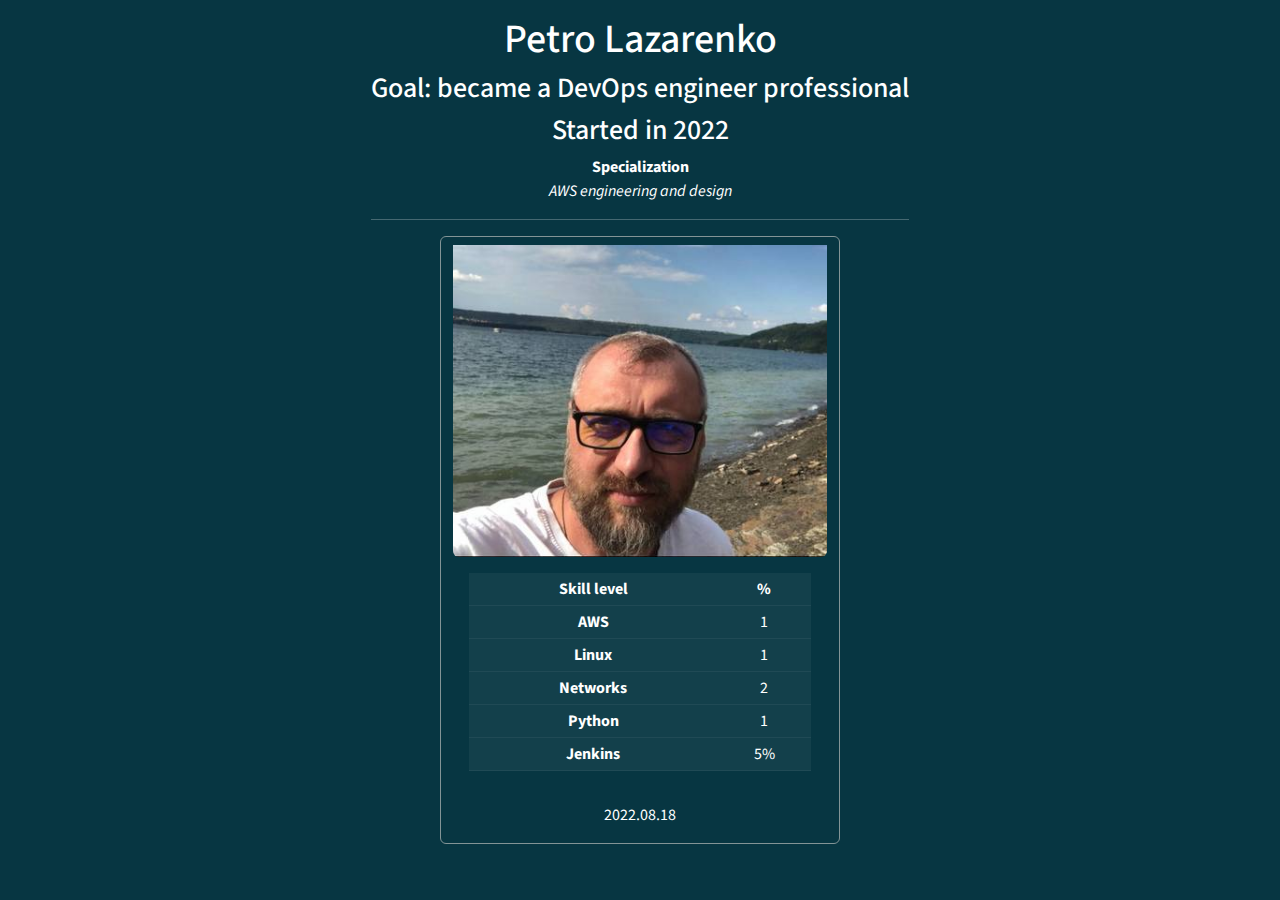
==== learn_html/visit_card/index.html @ e3321097 "add jenkins skill" ====
<!DOCTYPE html>
<html>

<head>
  <title>Petro Lazarenko</title>
  <meta charset="utf-8">
  <meta name="description" content="research and development site">
  <link rel="shortcut icon" href="https://atom.io/favicon.ico" />
  <link rel="stylesheet" href="css/bootstrap.min.css">
  <!-- https://bootswatch.com/solar/ -->
</head>

<body class="d-flex h-100 text-center text-white bg-dark">
  <div class="cover-container d-flex w-100 h-100 p-3 justify-content-center">
    <!-- <header class="mb-auto">
        <div>
          <h3 class="float-md-start mb-0">Petro Lazarenko</h3>
        </div> -->
    </header>
    <div class="px-3 align-items-center justify-content-center">
      <h1>Petro Lazarenko</h1>
      <H3>Goal: became a DevOps engineer professional</H3>
      <h3>Started in 2022</h3>
      <p><b>Specialization</b> <br> <em>AWS engineering and design</em></p>
      <hr>
      <div class="row justify-content-center">
        <div class="card bg-dark text-white border-secondary" style="width:400px">
          <img class="card-img-top pt-2 rounded d-block" src="images/petro_lazarenko_400.jpg" alt="Card image">
          <div class="card-body">
            <table class="table table-sm table-dark">
              <thead>
                <tr>
                  <th scope="col">Skill level</th>
                  <th scope="col">%</th>
                </tr>
              </thead>
              <tbody>
                <tr>
                  <th>AWS</th>
                  <td>1</td>
                </tr>
                <tr>
                  <th>Linux</th>
                  <td>1</td>
                </tr>
                <tr>
                  <th>Networks</th>
                  <td>2</td>
                </tr>
                <tr>
                  <th>Python</th>
                  <td>1</td>
                </tr>
                <tr>
                  <th>Jenkins</th>
                  <td>5%</td>
                </tr>
              </tbody>
            </table>
          </div>
          <p>2022.08.18</p>
        </div>
      </div>
    </div>
  </div>
</body>

</html>
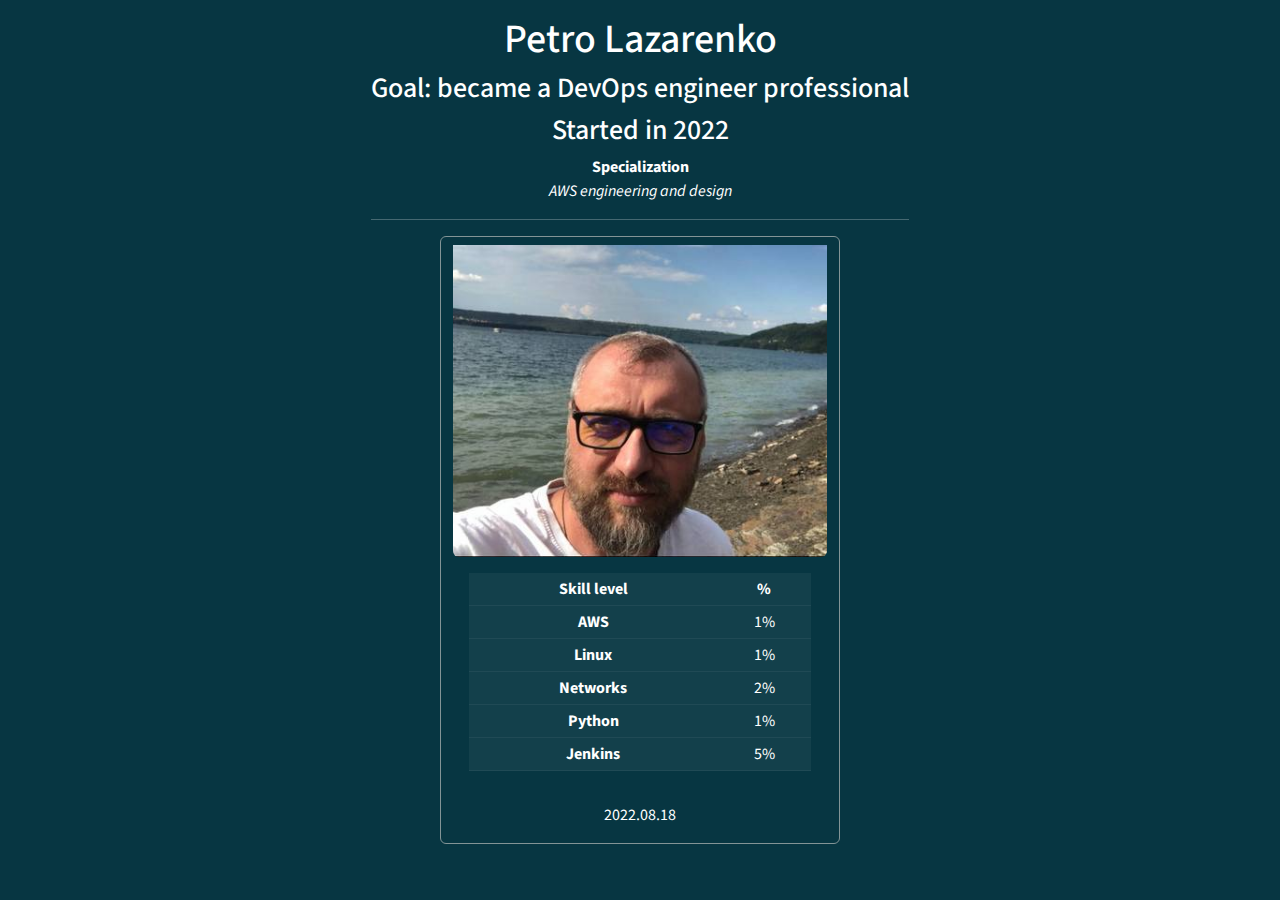
==== commit 83c942ba: "add % to skills" ====
--- a/learn_html/visit_card/index.html
+++ b/learn_html/visit_card/index.html
@@ -37,19 +37,19 @@
               <tbody>
                 <tr>
                   <th>AWS</th>
-                  <td>1</td>
+                  <td>1%</td>
                 </tr>
                 <tr>
                   <th>Linux</th>
-                  <td>1</td>
+                  <td>1%</td>
                 </tr>
                 <tr>
                   <th>Networks</th>
-                  <td>2</td>
+                  <td>2%</td>
                 </tr>
                 <tr>
                   <th>Python</th>
-                  <td>1</td>
+                  <td>1%</td>
                 </tr>
                 <tr>
                   <th>Jenkins</th>
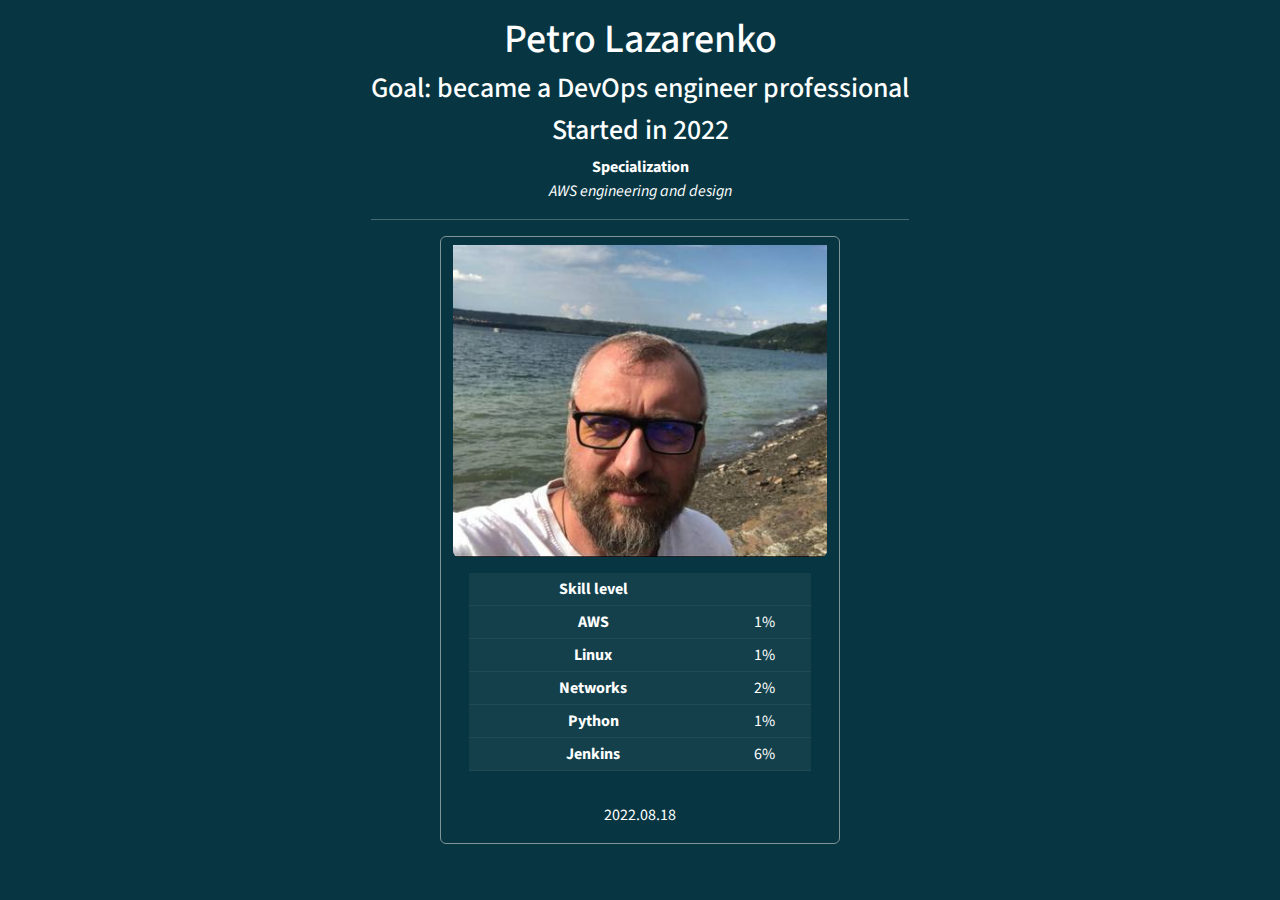
==== commit d03aa16b: "increase jenkins level" ====
--- a/learn_html/visit_card/index.html
+++ b/learn_html/visit_card/index.html
@@ -31,7 +31,7 @@
               <thead>
                 <tr>
                   <th scope="col">Skill level</th>
-                  <th scope="col">%</th>
+                  <th scope="col"></th>
                 </tr>
               </thead>
               <tbody>
@@ -53,7 +53,7 @@
                 </tr>
                 <tr>
                   <th>Jenkins</th>
-                  <td>5%</td>
+                  <td>6%</td>
                 </tr>
               </tbody>
             </table>
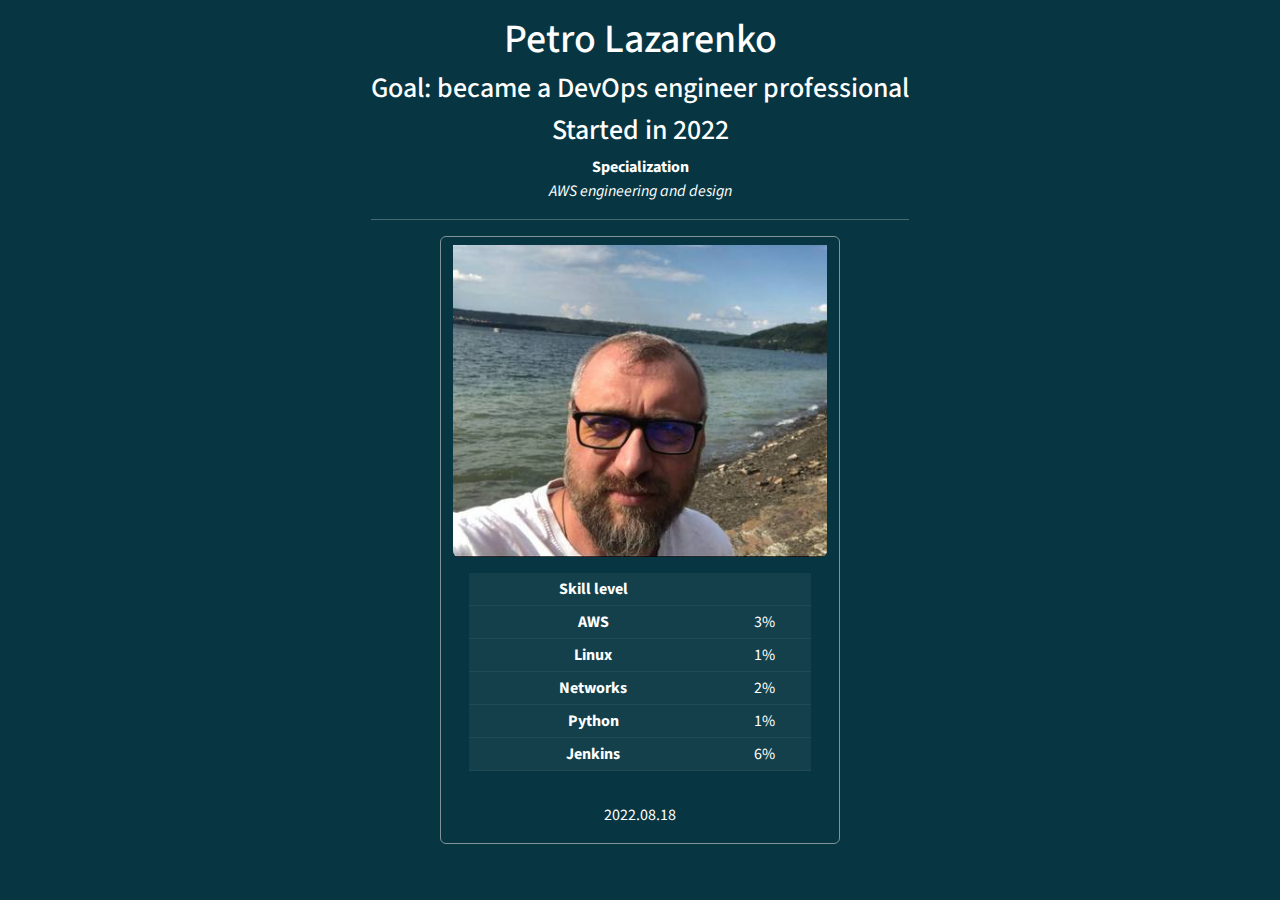
==== commit 81eac950: "test webhook 4" ====
--- a/learn_html/visit_card/index.html
+++ b/learn_html/visit_card/index.html
@@ -37,7 +37,7 @@
               <tbody>
                 <tr>
                   <th>AWS</th>
-                  <td>1%</td>
+                  <td>3%</td>
                 </tr>
                 <tr>
                   <th>Linux</th>
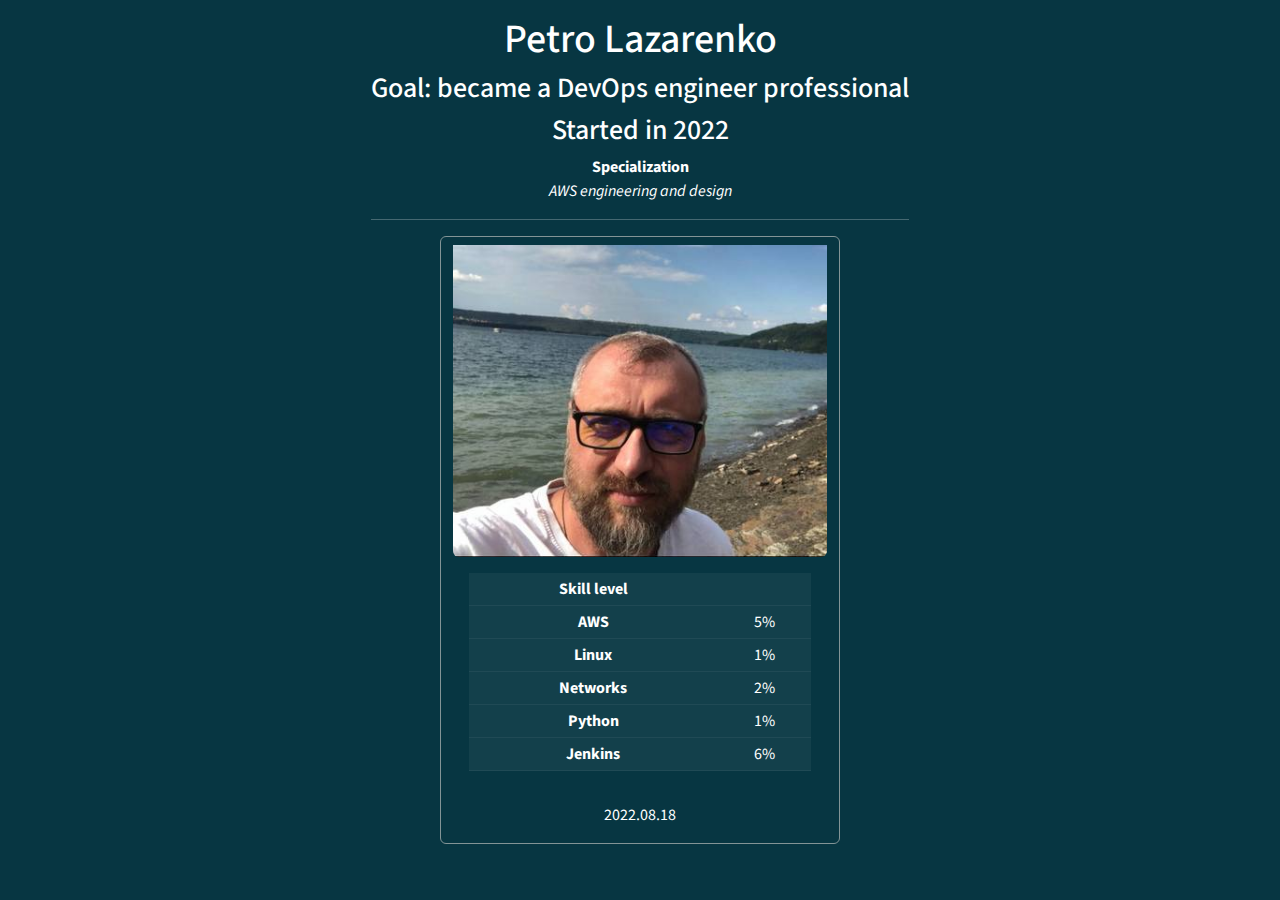
==== commit 39d237ca: "test webhook 4" ====
--- a/learn_html/visit_card/index.html
+++ b/learn_html/visit_card/index.html
@@ -37,7 +37,7 @@
               <tbody>
                 <tr>
                   <th>AWS</th>
-                  <td>3%</td>
+                  <td>5%</td>
                 </tr>
                 <tr>
                   <th>Linux</th>
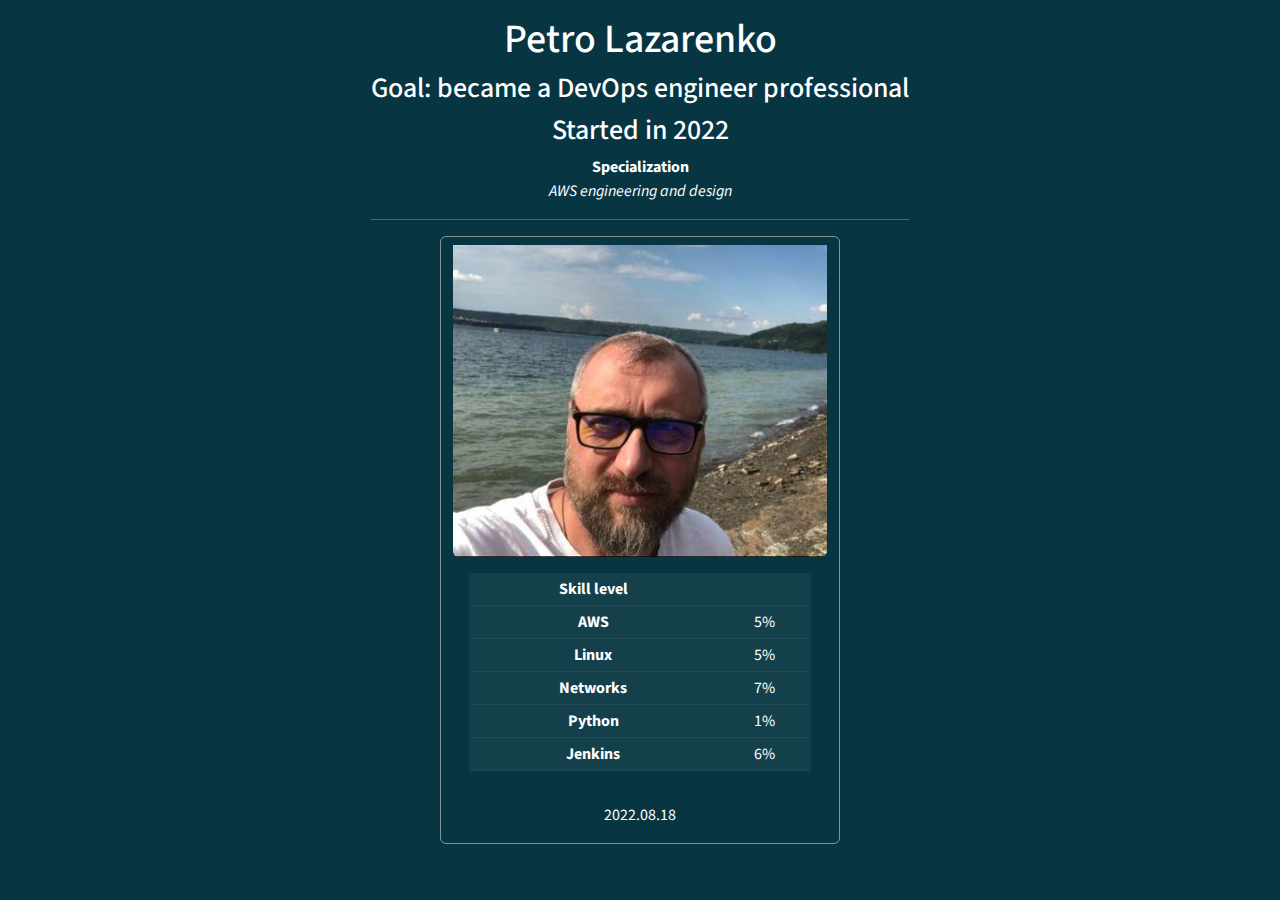
==== commit d8d6617d: "change my web page" ====
--- a/learn_html/visit_card/index.html
+++ b/learn_html/visit_card/index.html
@@ -41,11 +41,11 @@
                 </tr>
                 <tr>
                   <th>Linux</th>
-                  <td>1%</td>
+                  <td>5%</td>
                 </tr>
                 <tr>
                   <th>Networks</th>
-                  <td>2%</td>
+                  <td>7%</td>
                 </tr>
                 <tr>
                   <th>Python</th>
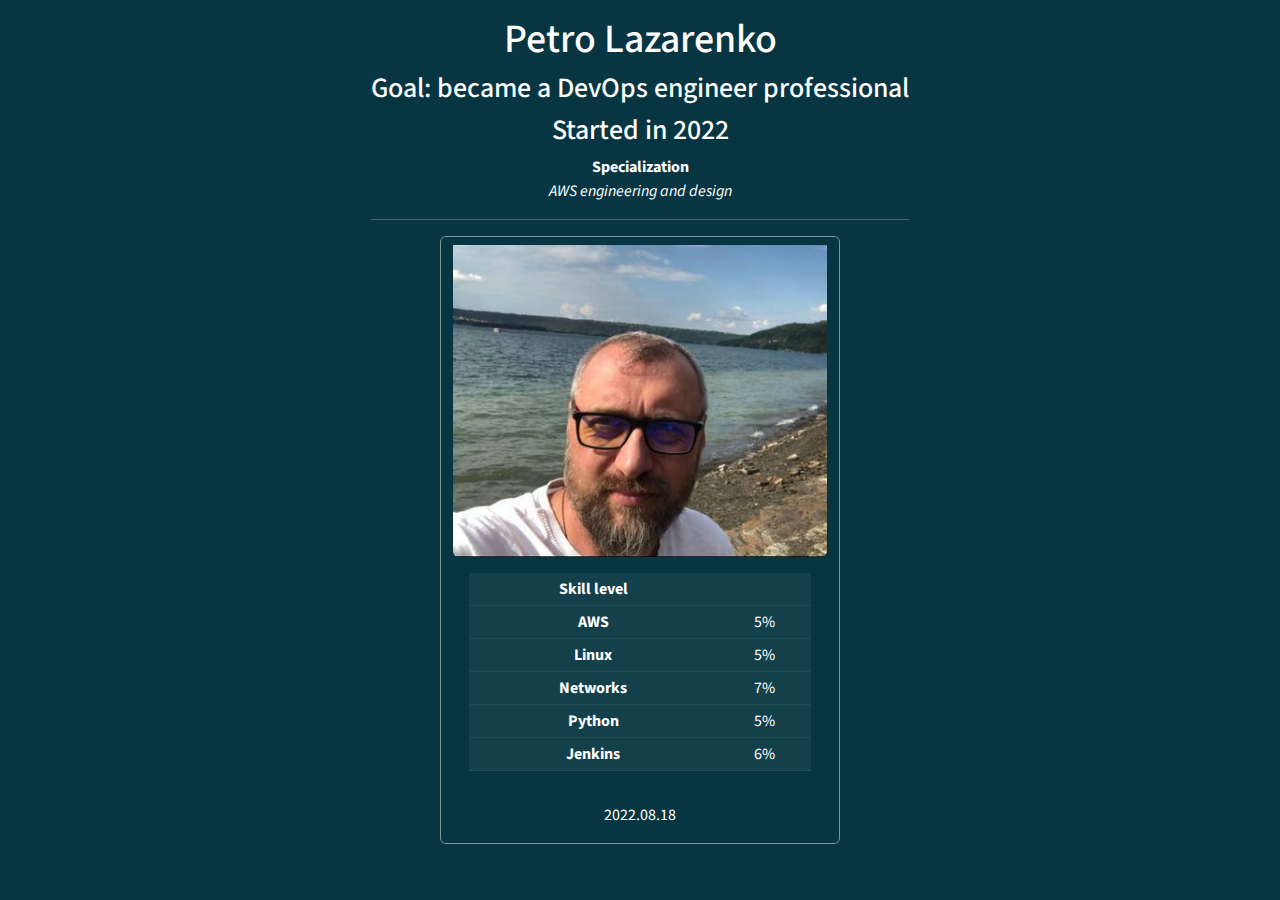
==== commit 570f68e8: "changes in terraform project" ====
--- a/learn_html/visit_card/index.html
+++ b/learn_html/visit_card/index.html
@@ -1,19 +1,18 @@
 <!DOCTYPE html>
-<html>
-
+<html lang="en">
 <head>
   <title>Petro Lazarenko</title>
   <meta charset="utf-8">
   <meta name="description" content="research and development site">
-  <link rel="shortcut icon" href="https://atom.io/favicon.ico" />
+  <link rel="shortcut icon" href="https://atom.io/favicon.ico">
   <link rel="stylesheet" href="css/bootstrap.min.css">
   <!-- https://bootswatch.com/solar/ -->
 </head>
 
 <body class="d-flex h-100 text-center text-white bg-dark">
   <div class="cover-container d-flex w-100 h-100 p-3 justify-content-center">
-    <!-- <header class="mb-auto">
-        <div>
+    <header class="mb-auto">
+    <!--     <div>
           <h3 class="float-md-start mb-0">Petro Lazarenko</h3>
         </div> -->
     </header>
@@ -49,7 +48,7 @@
                 </tr>
                 <tr>
                   <th>Python</th>
-                  <td>1%</td>
+                  <td>5%</td>
                 </tr>
                 <tr>
                   <th>Jenkins</th>
